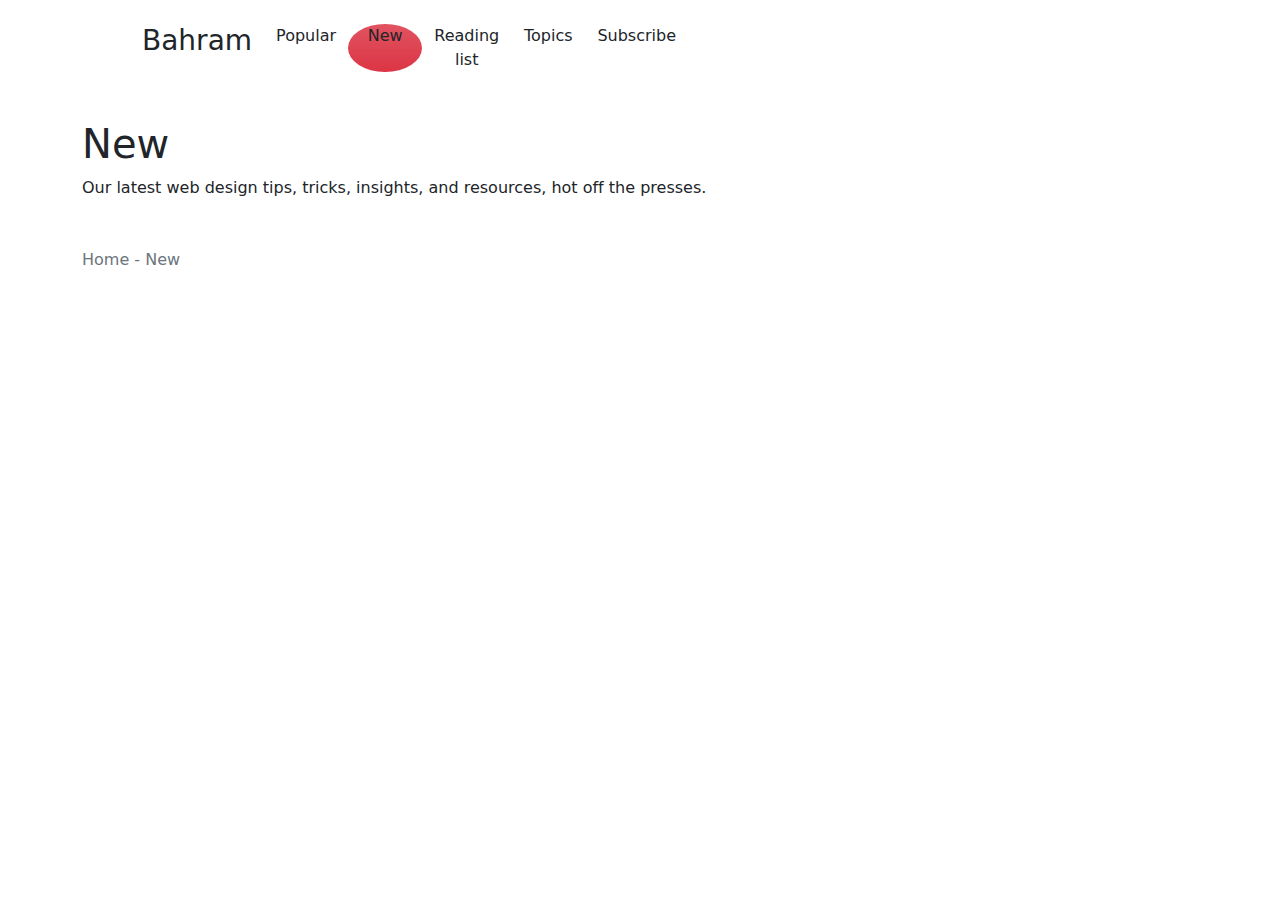
==== index.html @ 96a727e8 "22/11/22" ====
<!DOCTYPE html>
<html lang="es">
<head>
    <meta charset="UTF-8">
    <meta http-equiv="X-UA-Compatible" content="IE=edge">
    <meta name="viewport" content="width=device-width, initial-scale=1.0">
    <title>New</title>
    <link rel="stylesheet" href="https://cdn.jsdelivr.net/npm/bootstrap@5.2.2/dist/css/bootstrap.min.css">
</head>
<body>
    <!--javascript-->
    <script src="https://cdn.jsdelivr.net/npm/bootstrap@5.2.2/dist/js/bootstrap.bundle.min.js"></script>
    <div class="container">
        <div class="header">
            <div class="row ms-5 mt-4 w-50 h-75">
                <div class="col-sm text-center"><h3>Bahram</h3></div>
                <div class="col-sm text-center">Popular</div>
                <div class="col-sm text-center bg-danger bg-gradient rounded-circle">New</div>
                <div class="col-sm text-center">Reading list</div>
                <div class="col-sm text-center">Topics</div>
                <div class="col-sm text-center">Subscribe</div>
            </div>
        </div>
        <div class="mt-5">
            <h1>New</h1>
            <p class="mt-2">Our latest web design tips, tricks, insights, and resources, hot off the presses.</p>
        </div>
        <div class="mt-5 text-secondary">Home - New</div>
    </div>
</body>
</html>
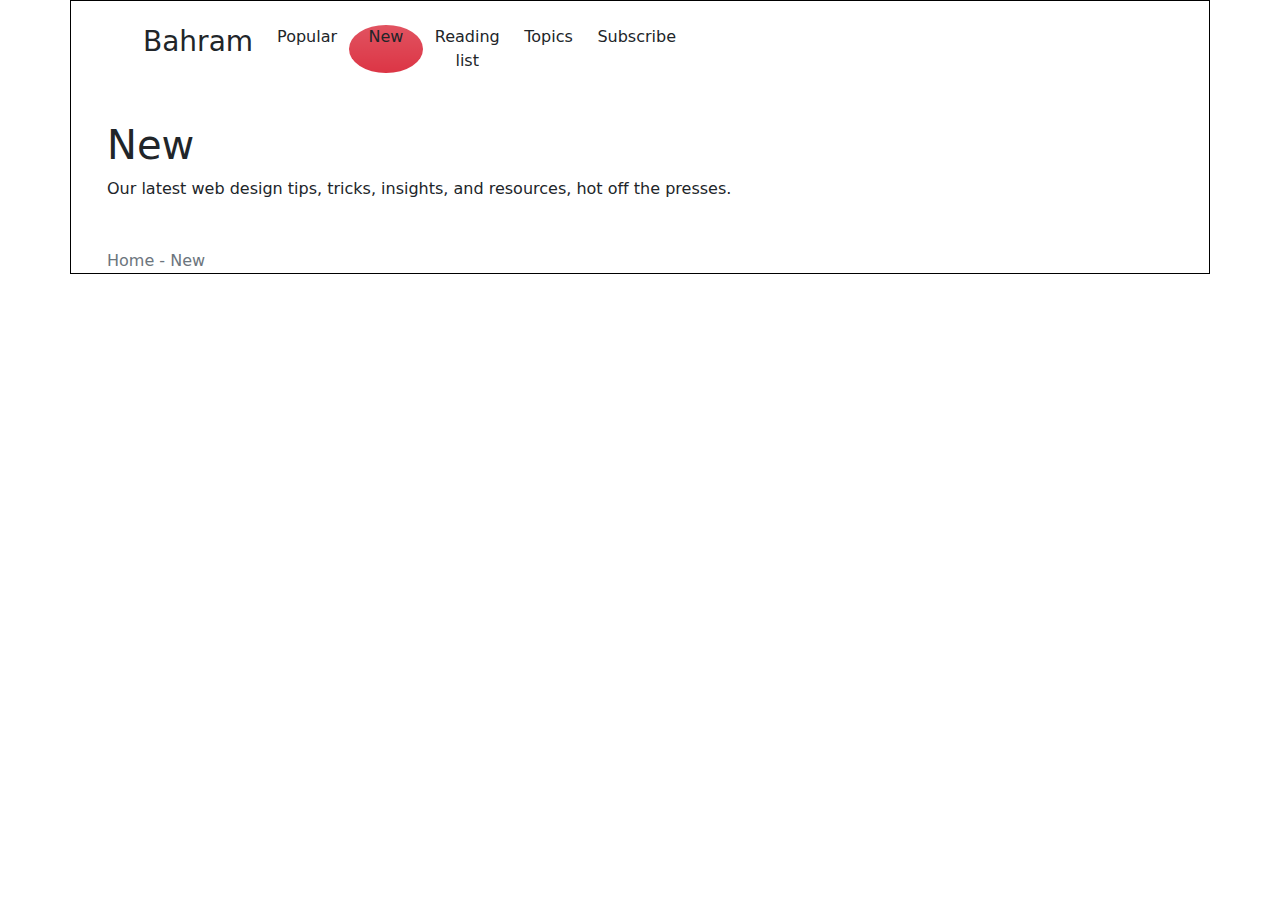
==== commit 444ab358: "22/11/22 10:44" ====
--- a/index.html
+++ b/index.html
@@ -5,12 +5,13 @@
     <meta http-equiv="X-UA-Compatible" content="IE=edge">
     <meta name="viewport" content="width=device-width, initial-scale=1.0">
     <title>New</title>
+    <!--Boostrap css-->
     <link rel="stylesheet" href="https://cdn.jsdelivr.net/npm/bootstrap@5.2.2/dist/css/bootstrap.min.css">
 </head>
 <body>
-    <!--javascript-->
+    <!--Bosstrap javascript-->
     <script src="https://cdn.jsdelivr.net/npm/bootstrap@5.2.2/dist/js/bootstrap.bundle.min.js"></script>
-    <div class="container">
+    <div class="container border border-black">
         <div class="header">
             <div class="row ms-5 mt-4 w-50 h-75">
                 <div class="col-sm text-center"><h3>Bahram</h3></div>
@@ -21,11 +22,11 @@
                 <div class="col-sm text-center">Subscribe</div>
             </div>
         </div>
-        <div class="mt-5">
+        <div class="ms-4 mt-5">
             <h1>New</h1>
             <p class="mt-2">Our latest web design tips, tricks, insights, and resources, hot off the presses.</p>
         </div>
-        <div class="mt-5 text-secondary">Home - New</div>
+        <div class="ms-4 mt-5 text-secondary">Home - New</div>
     </div>
 </body>
 </html>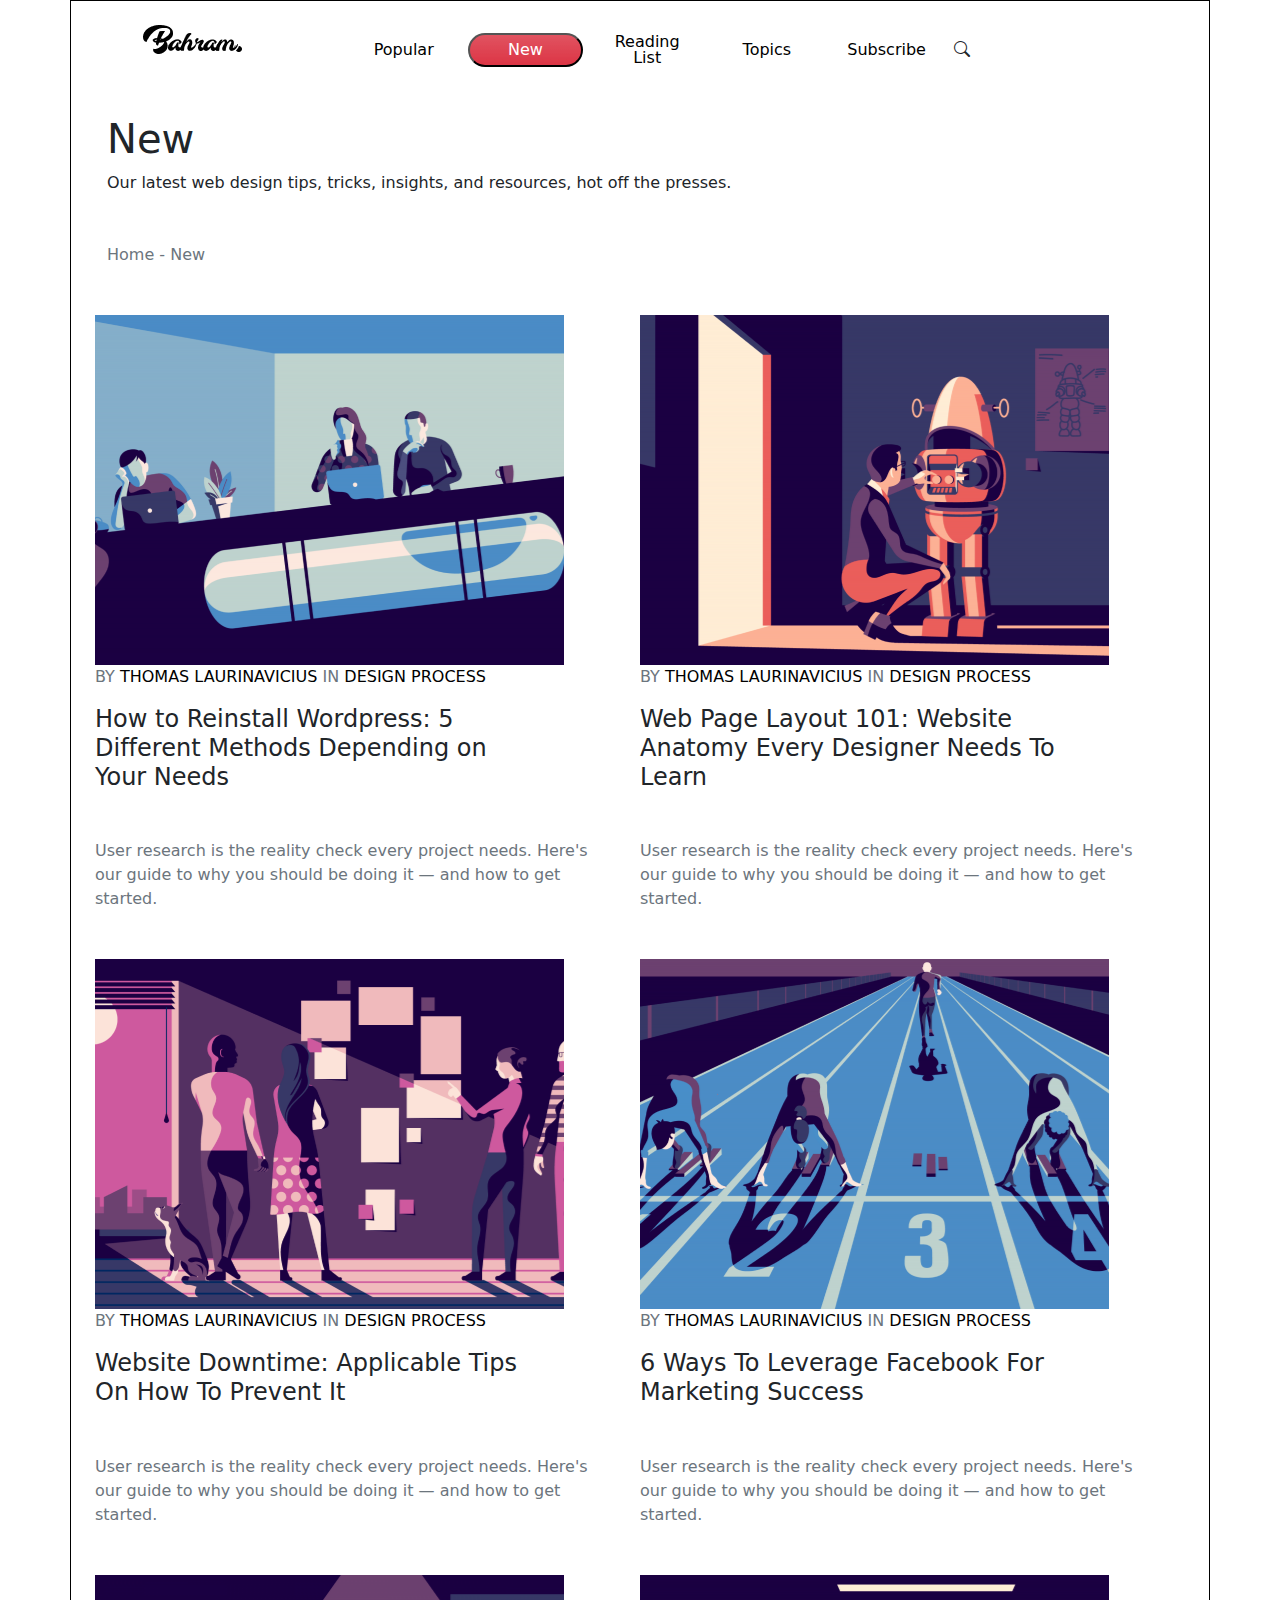
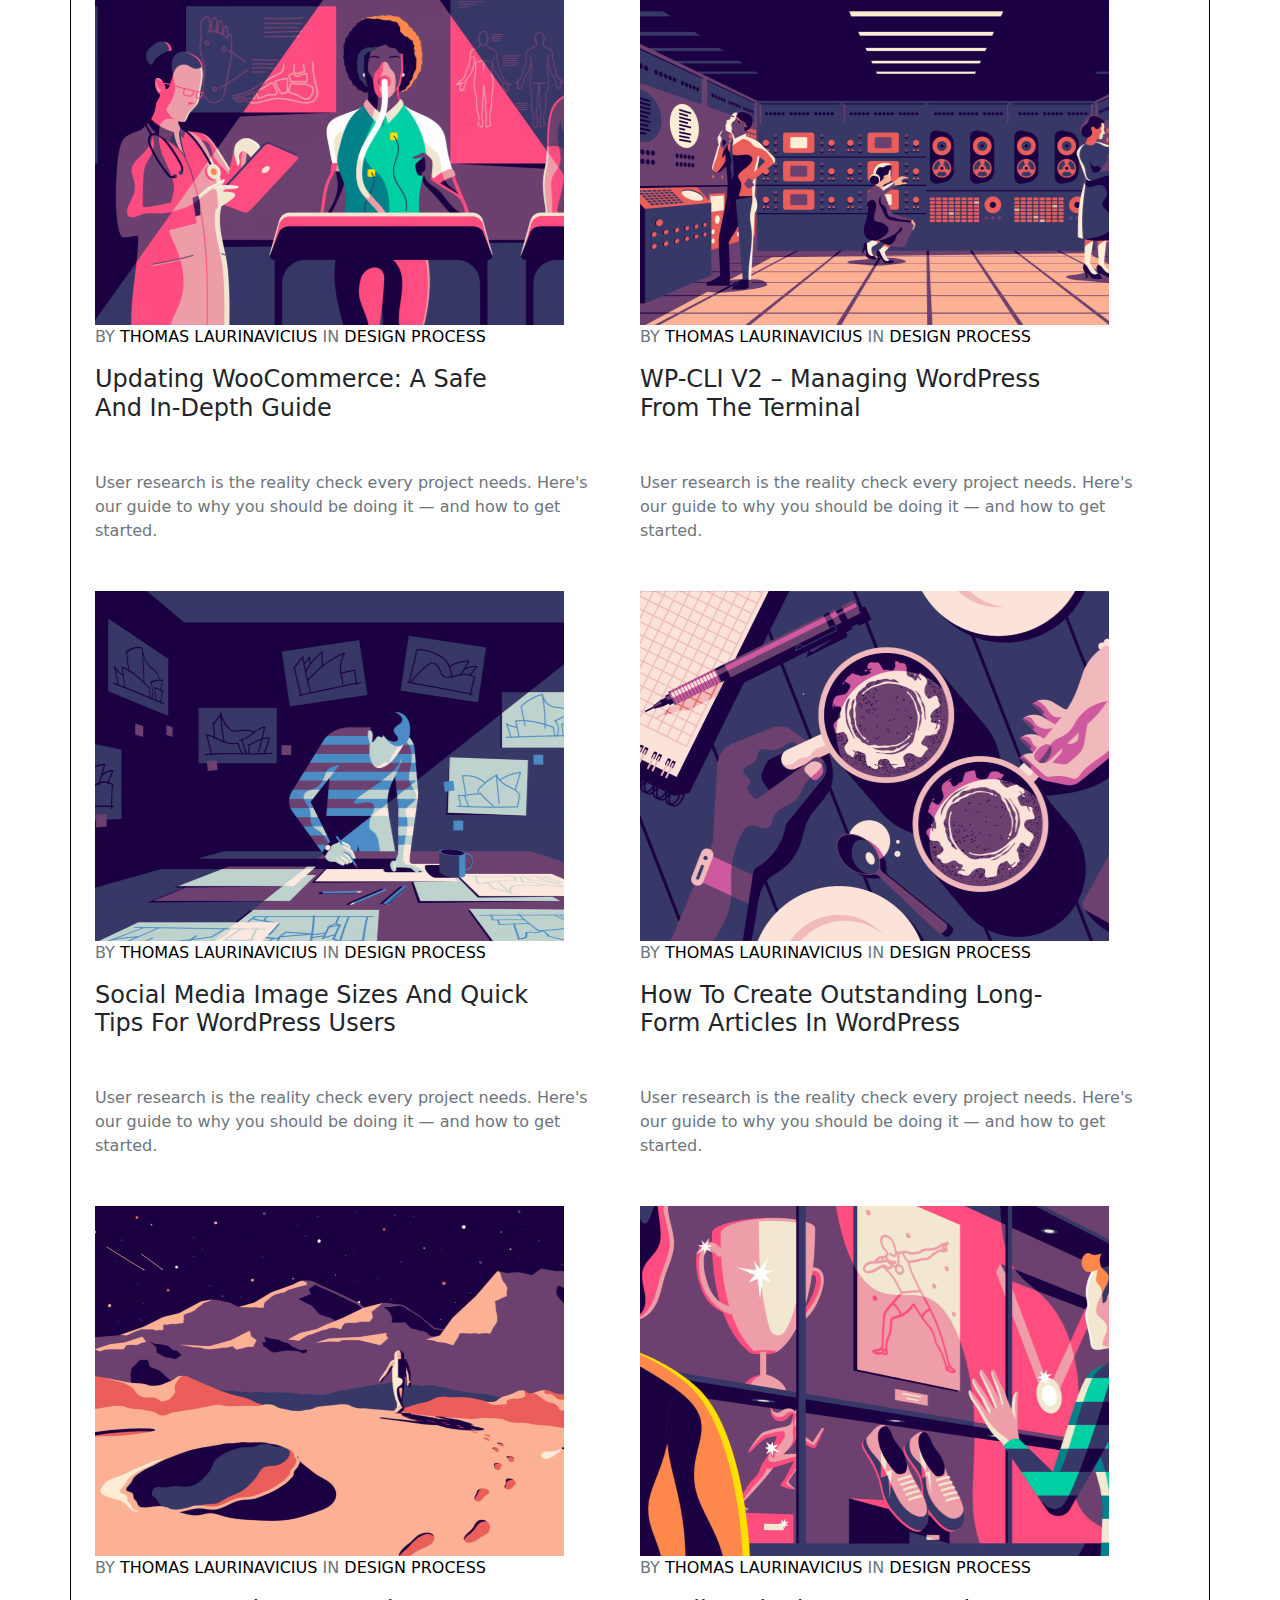
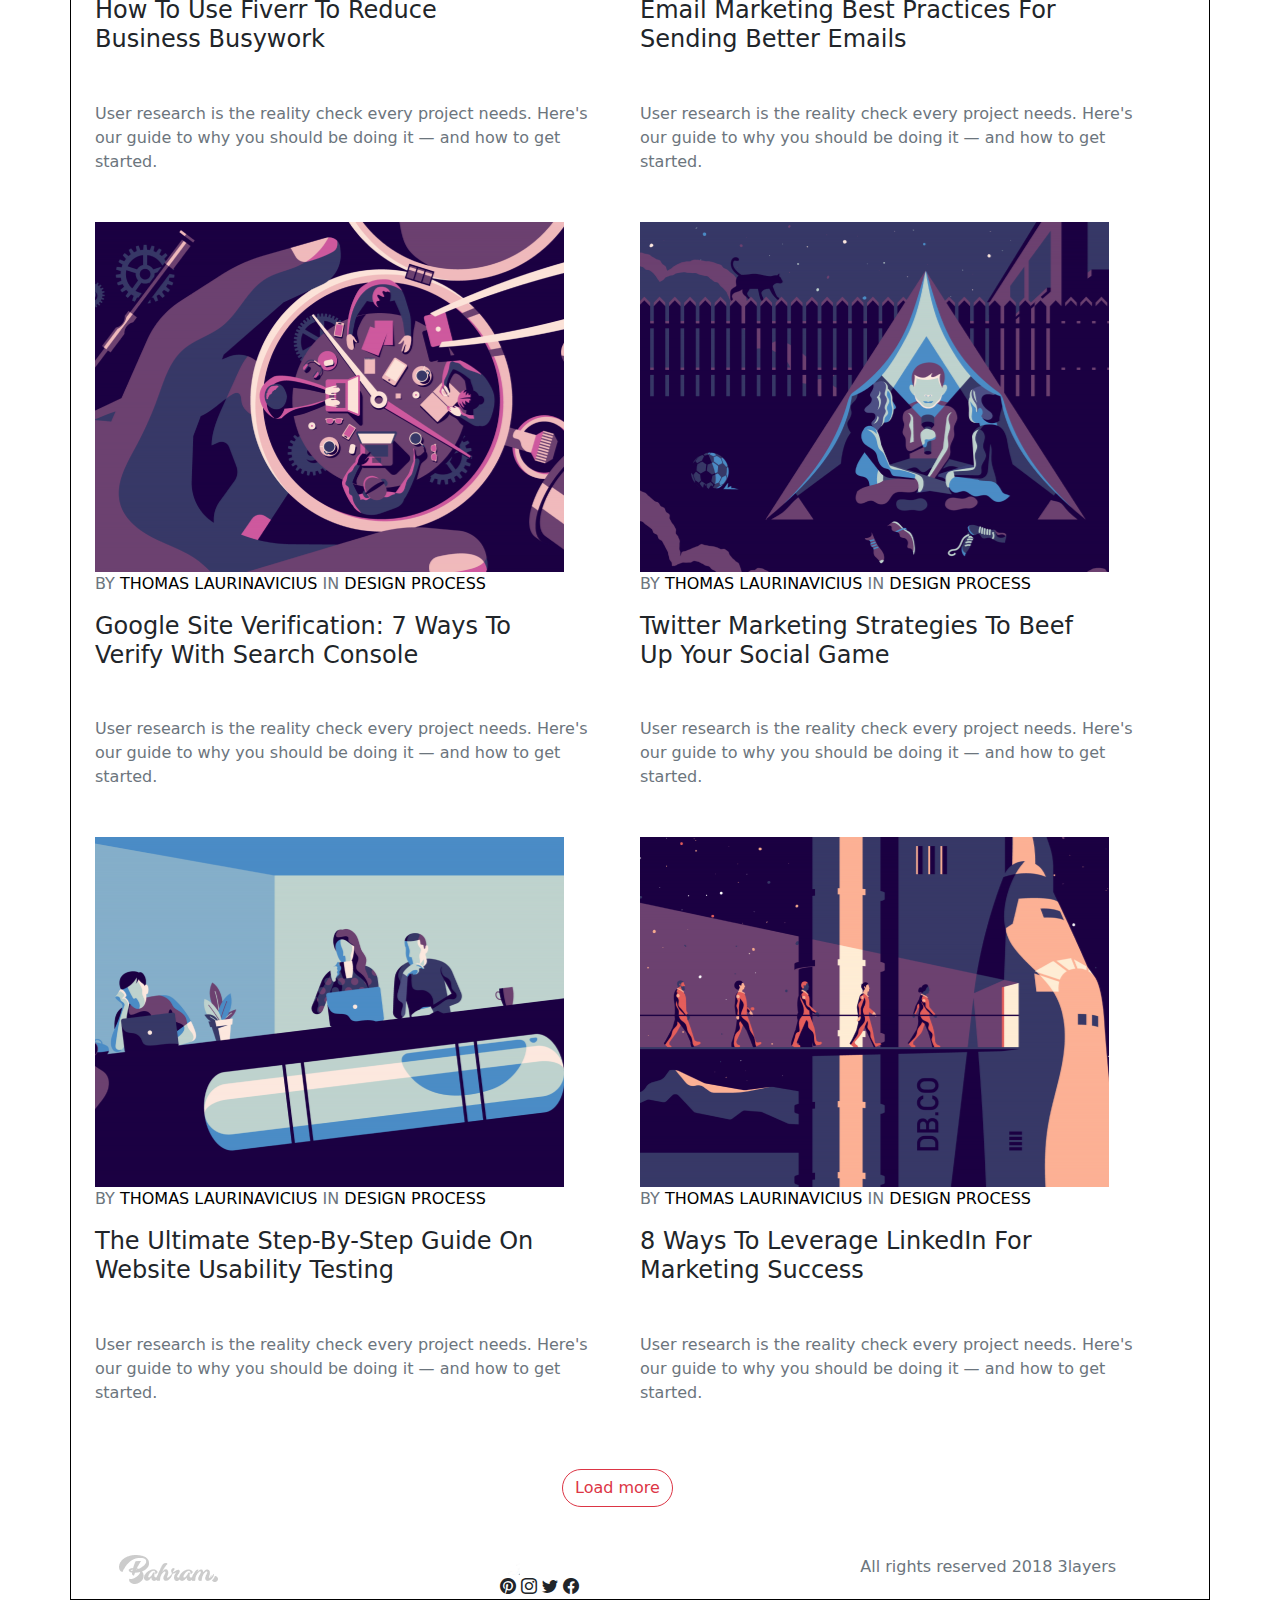
==== commit f587916c: "9/11/22 08:27" ====
--- a/index.html
+++ b/index.html
@@ -1,5 +1,6 @@
 <!DOCTYPE html>
 <html lang="es">
+
 <head>
     <meta charset="UTF-8">
     <meta http-equiv="X-UA-Compatible" content="IE=edge">
@@ -7,26 +8,215 @@
     <title>New</title>
     <!--Boostrap css-->
     <link rel="stylesheet" href="https://cdn.jsdelivr.net/npm/bootstrap@5.2.2/dist/css/bootstrap.min.css">
+    <link rel="stylesheet" href="css/style.css">
 </head>
+
 <body>
     <!--Bosstrap javascript-->
     <script src="https://cdn.jsdelivr.net/npm/bootstrap@5.2.2/dist/js/bootstrap.bundle.min.js"></script>
     <div class="container border border-black">
-        <div class="header">
-            <div class="row ms-5 mt-4 w-50 h-75">
-                <div class="col-sm text-center"><h3>Bahram</h3></div>
-                <div class="col-sm text-center">Popular</div>
-                <div class="col-sm text-center bg-danger bg-gradient rounded-circle">New</div>
-                <div class="col-sm text-center">Reading list</div>
-                <div class="col-sm text-center">Topics</div>
-                <div class="col-sm text-center">Subscribe</div>
+        <!--Header-->
+        <div>
+            <div class="row ms-5 mt-4 w-75 header">
+                <a href="index.html" class="w-25 h-25"><div class="imgbah" style="background-image:url('img/Bahram.png');"></div>
+                <button class="col-sm text-center mt-2 ms-2 bg-transparent border-0">
+                    <a class="text-decoration-none text-black" href="popular.html"> Popular</a>
+                </button>
+                <button class="col-sm text-center mt-2 ms-2 bg-danger bg-gradient rounded-pill">
+                    <a class="text-decoration-none text-white" href="index.html">New</a>
+                </button>
+                <button class="col-sm text-center mt-2 ms-2 bg-transparent border-0">
+                    <a class="text-decoration-none text-black" href="list.html"> Reading List</a>
+                </button>
+                <button class="col-sm text-center mt-2 ms-2 bg-transparent border-0">
+                    <a class="text-decoration-none text-black" href="topics.html"> Topics</a>
+                </button>
+                <button class="col-sm text-center mt-2 ms-2 bg-transparent border-0">
+                    <a class="text-decoration-none text-black" href="subscribe.html"> Subscribe</a>
+                </button>
+                <i class="bi bi-search icon mt-3"></i>
             </div>
+            <!--Final header-->
         </div>
         <div class="ms-4 mt-5">
             <h1>New</h1>
             <p class="mt-2">Our latest web design tips, tricks, insights, and resources, hot off the presses.</p>
         </div>
         <div class="ms-4 mt-5 text-secondary">Home - New</div>
+            <!--Articles-->        
+        <div class="container">
+            <div class="row w-100">
+                <!--Columna 1-->
+                <div class="col-sm">
+                    <div class="mt-5">
+                        <div class="img-article" style="background-image:url('img/img1.png');"></div>
+                        <p class="text-black"><span class="text-secondary">BY</span> THOMAS LAURINAVICIUS <span
+                                class="text-secondary">IN</span> DESIGN PROCESS</p>
+                        <h4 class="mt-2 ">How to Reinstall Wordpress: 5 Different Methods Depending
+                            on Your Needs</h4>
+                        <p class="text-secondary mt-5">User research is the reality check every project needs.
+                            Here's
+                            our guide to why you should be doing it — and how to get started.</p>
+                    </div>
+                    <div class="mt-5">
+                        <div class="img-article" style="background-image:url('img/img3.png');"></div>
+                        <p class="text-black"><span class="text-secondary">BY</span> THOMAS LAURINAVICIUS <span
+                                class="text-secondary">IN</span> DESIGN PROCESS</p>
+                        <h4 class="mt-2 text-capitalize">Website Downtime: Applicable Tips on How to Prevent It</h4>
+                        <p class="text-secondary mt-5">User research is the reality check every project needs.
+                            Here's
+                            our guide to why you should be doing it — and how to get started.</p>
+
+                    </div>
+                    <div class="mt-5">
+                        <div class="img-article" style="background-image:url('img/img5.png');"></div>
+                        <p class="text-black"><span class="text-secondary">BY</span> THOMAS LAURINAVICIUS <span
+                                class="text-secondary">IN</span> DESIGN PROCESS</p>
+                        <h4 class="mt-2 text-capitalize">Updating WooCommerce: A Safe and In-Depth Guide</h4>
+                        <p class="text-secondary mt-5">User research is the reality check every project needs.
+                            Here's
+                            our guide to why you should be doing it — and how to get started.</p>
+
+                    </div>
+                    <div class="mt-5">
+                        <div class="img-article" style="background-image:url('img/img7.png');"></div>
+                        <p class="text-black"><span class="text-secondary">BY</span> THOMAS LAURINAVICIUS <span
+                                class="text-secondary">IN</span> DESIGN PROCESS</p>
+                        <h4 class="mt-2 text-capitalize">Social Media Image Sizes and Quick Tips for WordPress Users</h4>
+                        <p class="text-secondary mt-5">User research is the reality check every project needs.
+                            Here's
+                            our guide to why you should be doing it — and how to get started.</p>
+
+                    </div>
+                    <div class="mt-5">
+                        <div class="img-article" style="background-image:url('img/img9.png');"></div>
+                        <p class="text-black"><span class="text-secondary">BY</span> THOMAS LAURINAVICIUS <span
+                                class="text-secondary">IN</span> DESIGN PROCESS</p>
+                        <h4 class="mt-2 text-capitalize">How to Use Fiverr to Reduce Business Busywork</h4>
+                        <p class="text-secondary mt-5">User research is the reality check every project needs.
+                            Here's
+                            our guide to why you should be doing it — and how to get started.</p>
+
+                    </div>
+                    <div class="mt-5">
+                        <div class="img-article" style="background-image:url('img/img11.png');"></div>
+                        <p class="text-black"><span class="text-secondary">BY</span> THOMAS LAURINAVICIUS <span
+                                class="text-secondary">IN</span> DESIGN PROCESS</p>
+                        <h4 class="mt-2 text-capitalize">Google Site Verification: 7 Ways to Verify With Search Console</h4>
+                        <p class="text-secondary mt-5">User research is the reality check every project needs.
+                            Here's
+                            our guide to why you should be doing it — and how to get started.</p>
+
+                    </div>
+                    <div class="mt-5">
+                        <div class="img-article" style="background-image:url('img/img1.png');"></div>
+                        <p class="text-black"><span class="text-secondary">BY</span> THOMAS LAURINAVICIUS <span
+                                class="text-secondary">IN</span> DESIGN PROCESS</p>
+                        <h4 class="mt-2 text-capitalize">The Ultimate Step-by-Step Guide on Website Usability Testing</h4>
+                        <p class="text-secondary mt-5">User research is the reality check every project needs.
+                            Here's
+                            our guide to why you should be doing it — and how to get started.</p>
+
+                    </div>
+                </div>
+                <!--Final Columna 1-->
+                <!--Columna 2-->
+                <div class="col-sm">
+                    <div class="mt-5">
+                        <div class="img-article" style="background-image:url('img/img2.png');"></div>
+                        <p class="text-black"><span class="text-secondary">BY</span> THOMAS LAURINAVICIUS <span
+                                class="text-secondary">IN</span> DESIGN PROCESS</p>
+                        <h4 class="mt-2 text-capitalize">Web page layout 101: website anatomy every designer needs
+                            to
+                            learn</h4>
+                        <p class="text-secondary mt-5">User research is the reality check every project needs.
+                            Here's
+                            our guide to why you should be doing it — and how to get started.</p>
+
+                    </div>
+                    <div class="mt-5">
+                        <div class="img-article" style="background-image:url('img/img4.png');"></div>
+                        <p class="text-black"><span class="text-secondary">BY</span> THOMAS LAURINAVICIUS <span
+                                class="text-secondary">IN</span> DESIGN PROCESS</p>
+                        <h4 class="mt-2 text-capitalize">6 Ways to Leverage Facebook for Marketing Success</h4>
+                        <p class="text-secondary mt-5">User research is the reality check every project needs.
+                            Here's
+                            our guide to why you should be doing it — and how to get started.</p>
+
+                    </div>
+                    <div class="mt-5">
+                        <div class="img-article" style="background-image:url('img/img6.png');"></div>
+                        <p class="text-black"><span class="text-secondary">BY</span> THOMAS LAURINAVICIUS <span
+                                class="text-secondary">IN</span> DESIGN PROCESS</p>
+                        <h4 class="mt-2 text-capitalize">WP-CLI v2 – Managing WordPress From the Terminal</h4>
+                        <p class="text-secondary mt-5">User research is the reality check every project needs.
+                            Here's
+                            our guide to why you should be doing it — and how to get started.</p>
+
+                    </div>
+                    <div class="mt-5">
+                        <div class="img-article" style="background-image:url('img/img8.png');"></div>
+                        <p class="text-black"><span class="text-secondary">BY</span> THOMAS LAURINAVICIUS <span
+                                class="text-secondary">IN</span> DESIGN PROCESS</p>
+                        <h4 class="mt-2 text-capitalize">How to Create Outstanding Long-Form Articles in WordPress</h4>
+                        <p class="text-secondary mt-5">User research is the reality check every project needs.
+                            Here's
+                            our guide to why you should be doing it — and how to get started.</p>
+
+                    </div>
+                    <div class="mt-5">
+                        <div class="img-article" style="background-image:url('img/img10.png');"></div>
+                        <p class="text-black"><span class="text-secondary">BY</span> THOMAS LAURINAVICIUS <span
+                                class="text-secondary">IN</span> DESIGN PROCESS</p>
+                        <h4 class="mt-2 text-capitalize">Email Marketing Best Practices for Sending Better Emails</h4>
+                        <p class="text-secondary mt-5">User research is the reality check every project needs.
+                            Here's
+                            our guide to why you should be doing it — and how to get started.</p>
+
+                    </div>
+                    <div class="mt-5">
+                        <div class="img-article" style="background-image:url('img/img12.png');"></div>
+                        <p class="text-black"><span class="text-secondary">BY</span> THOMAS LAURINAVICIUS <span
+                                class="text-secondary">IN</span> DESIGN PROCESS</p>
+                        <h4 class="mt-2 text-capitalize">Twitter Marketing Strategies to Beef up Your Social Game</h4>
+                        <p class="text-secondary mt-5">User research is the reality check every project needs.
+                            Here's
+                            our guide to why you should be doing it — and how to get started.</p>
+
+                    </div>
+                    <div class="mt-5">
+                        <div class="img-article" style="background-image:url('img/img14.png');"></div>
+                        <p class="text-black"><span class="text-secondary">BY</span> THOMAS LAURINAVICIUS <span
+                                class="text-secondary">IN</span> DESIGN PROCESS</p>
+                        <h4 class="mt-2 text-capitalize">8 Ways To Leverage LinkedIn for Marketing Success</h4>
+                        <p class="text-secondary mt-5">User research is the reality check every project needs.
+                            Here's
+                            our guide to why you should be doing it — and how to get started.</p>
+
+                    </div>
+                    
+                </div>
+                <!--Final Columna 1-->
+            </div>
+        </div>
+            <!--Final articles-->
+        <button class="text-center btn btn-outline-danger mt-5 bg-transparent rounded-pill loadmore">
+            <a class="text-decoration-none text-danger">Load more</a>
+            </button>
+            <!--Footer-->
+            <footer class="row mt-5">
+                <div class="imgbah ms-5 col" style="background-image:url('img/Bahram2.png');"></div>
+                <div class="ms-2 col">
+                    <div class="vkicon" style="background-image:url(img/VK.jpeg)"></div>
+                    <i class="bi bi-pinterest"></i>
+                    <i class="bi bi-instagram"></i>
+                    <i class="bi bi-twitter"></i>
+                    <i class="bi bi-facebook"></i>
+                </div>
+                <div class="col text-secondary">All rights reserved 2018 3layers</div>
+            </footer>
+            <!--Final footer-->
     </div>
 </body>
+
 </html>--- a/css/style.css
+++ b/css/style.css
@@ -0,0 +1,33 @@
+@import url("https://cdn.jsdelivr.net/npm/bootstrap-icons@1.10.2/font/bootstrap-icons.css");
+.header{
+    line-height: 100%;
+}
+.vkicon{
+    height:20px;
+    width:20px;
+    background-repeat:no-repeat;
+}
+
+.icon{
+    width:5px;
+    height:5px;
+}
+.loadmore{
+    margin-left:43%;
+}
+.img-article{
+    width:90%;
+    height: 350px;
+    background-repeat: no-repeat;
+}
+
+.imgbah{
+    height: 40px;
+    background-repeat: no-repeat;
+}
+
+
+h4{
+    width:85%;
+    height:15%;
+}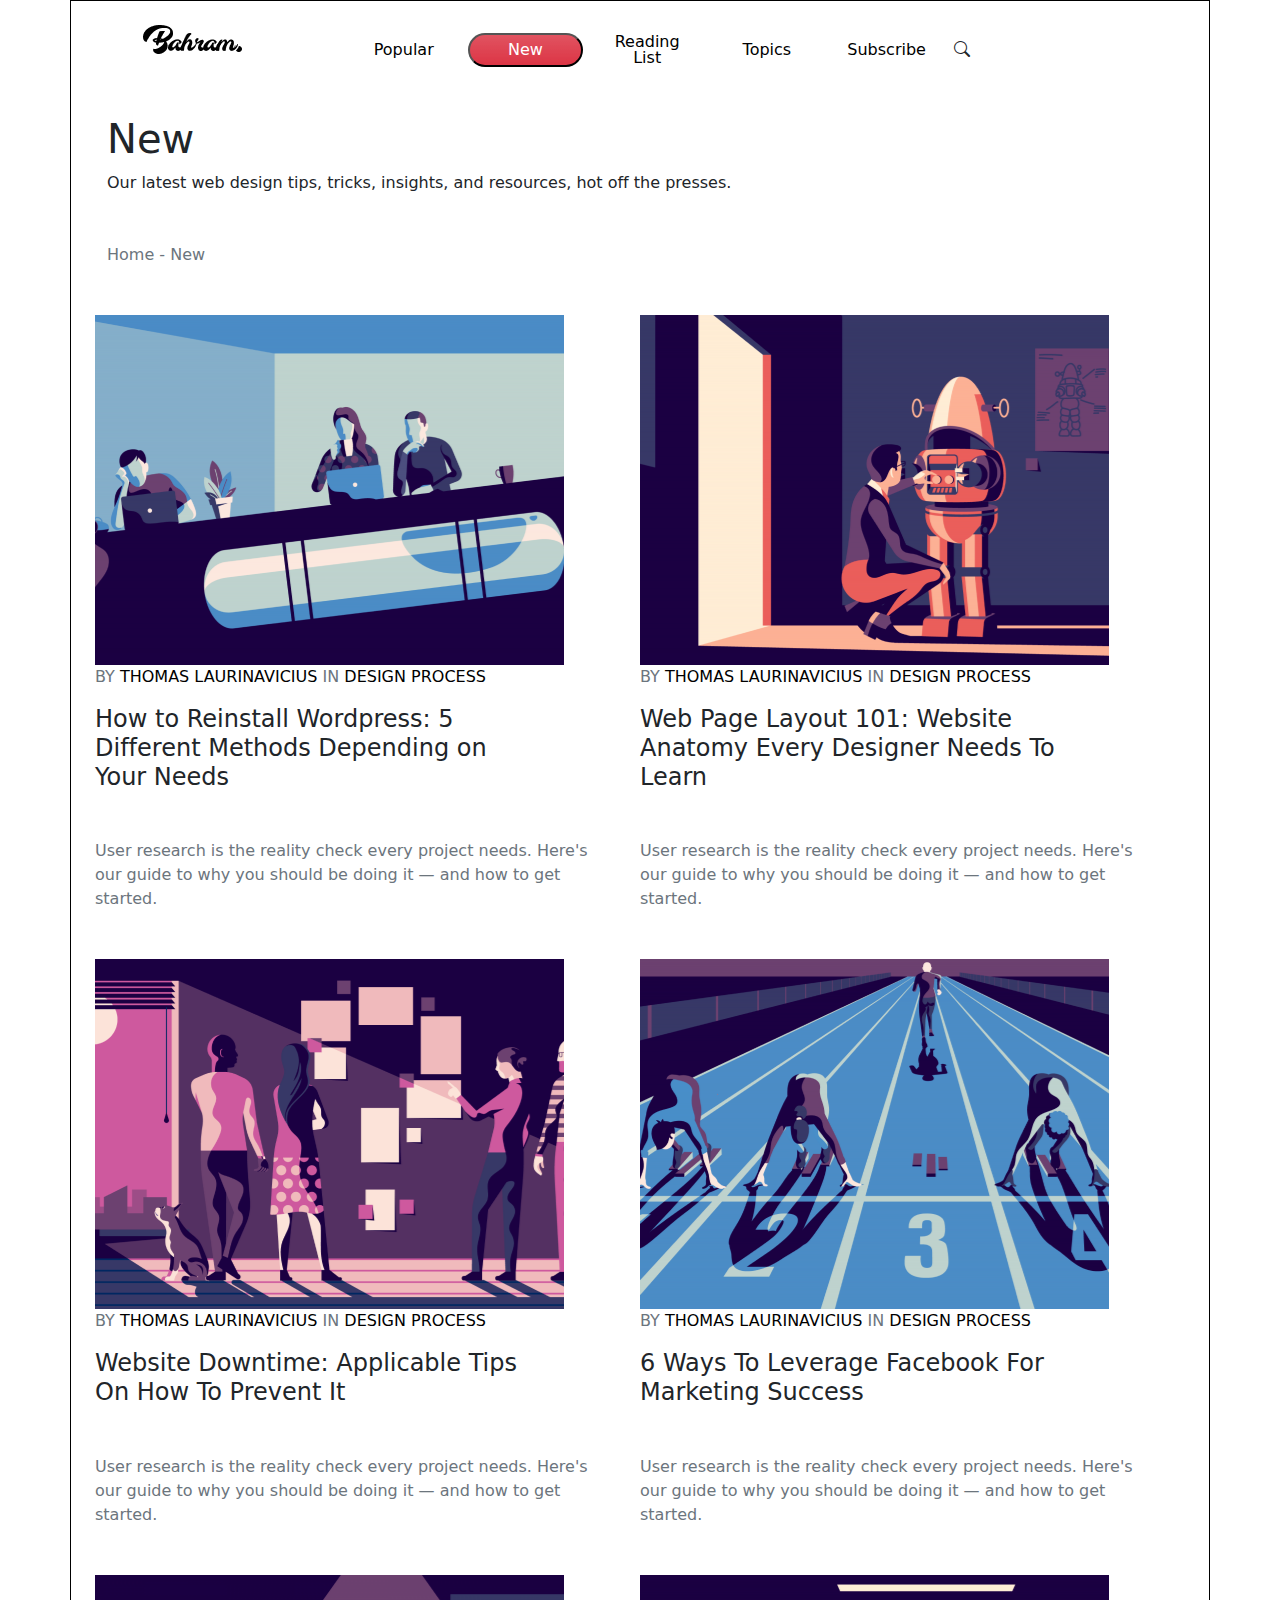
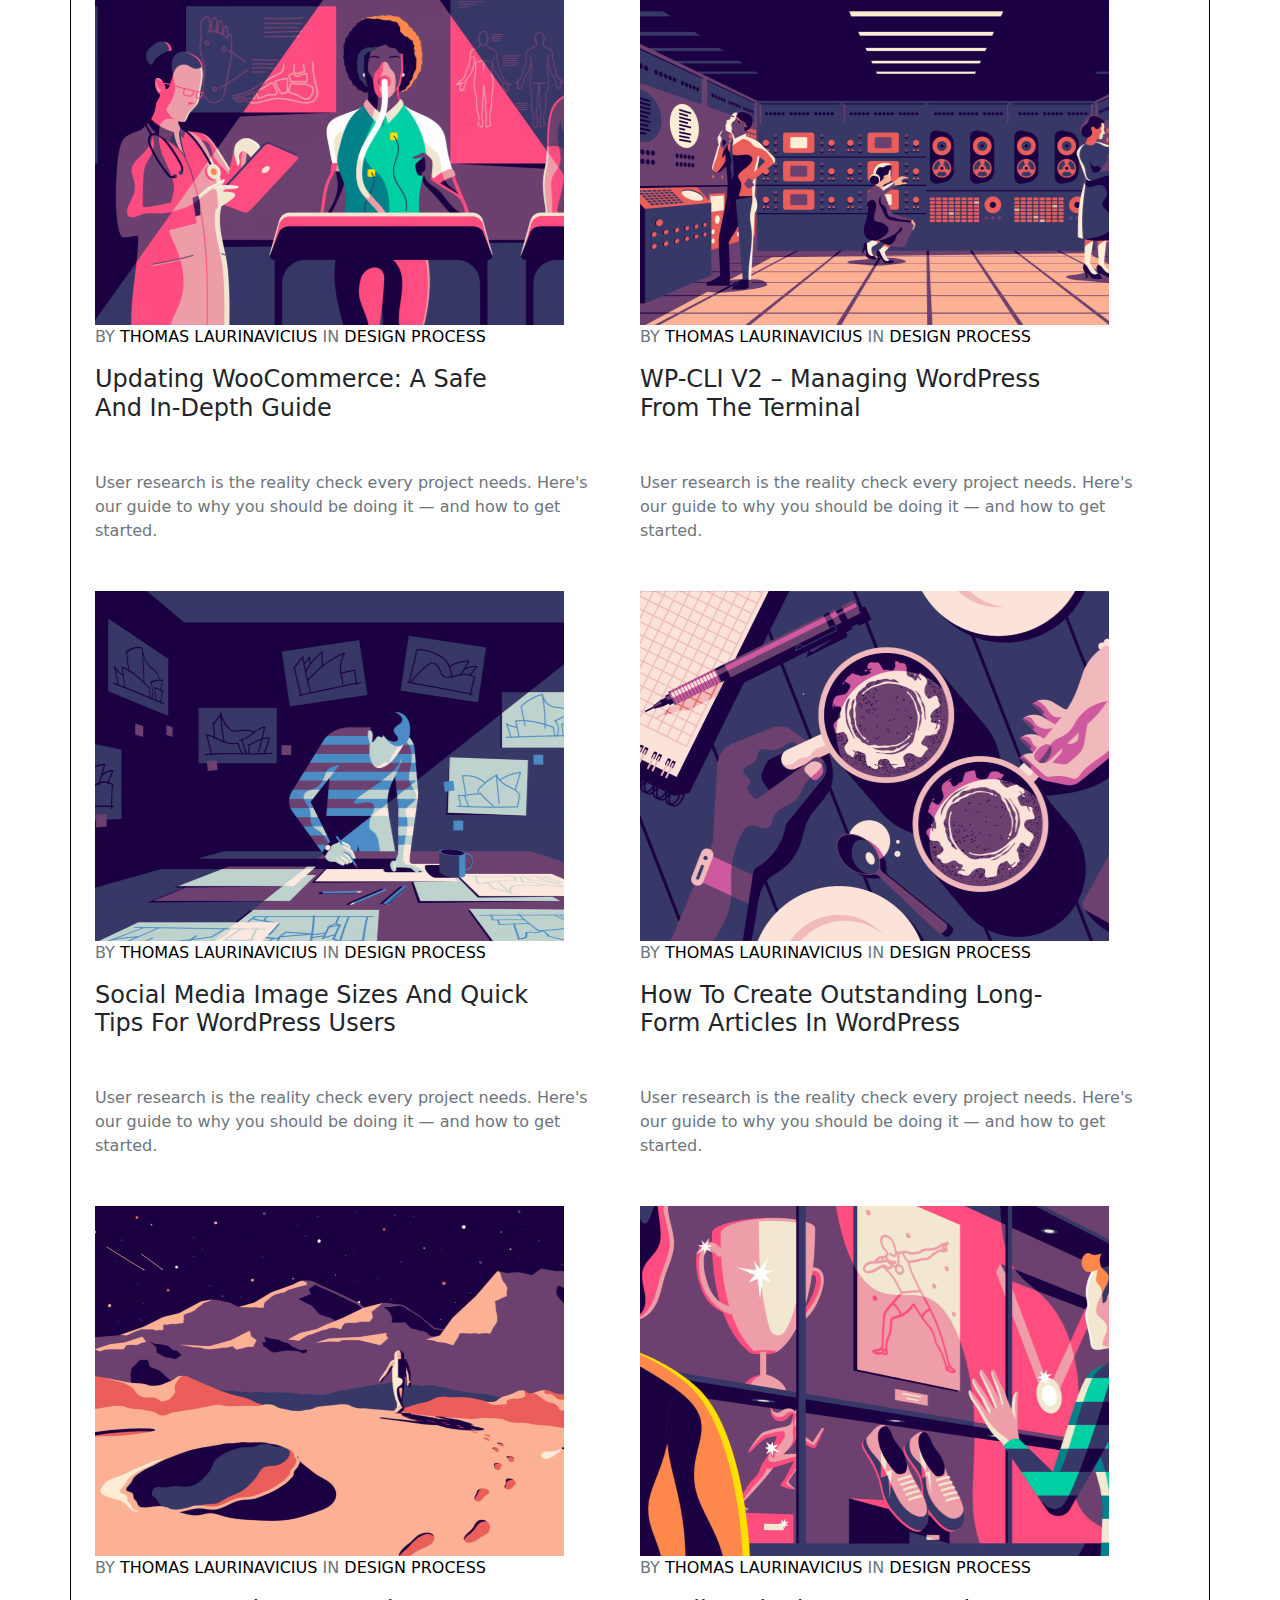
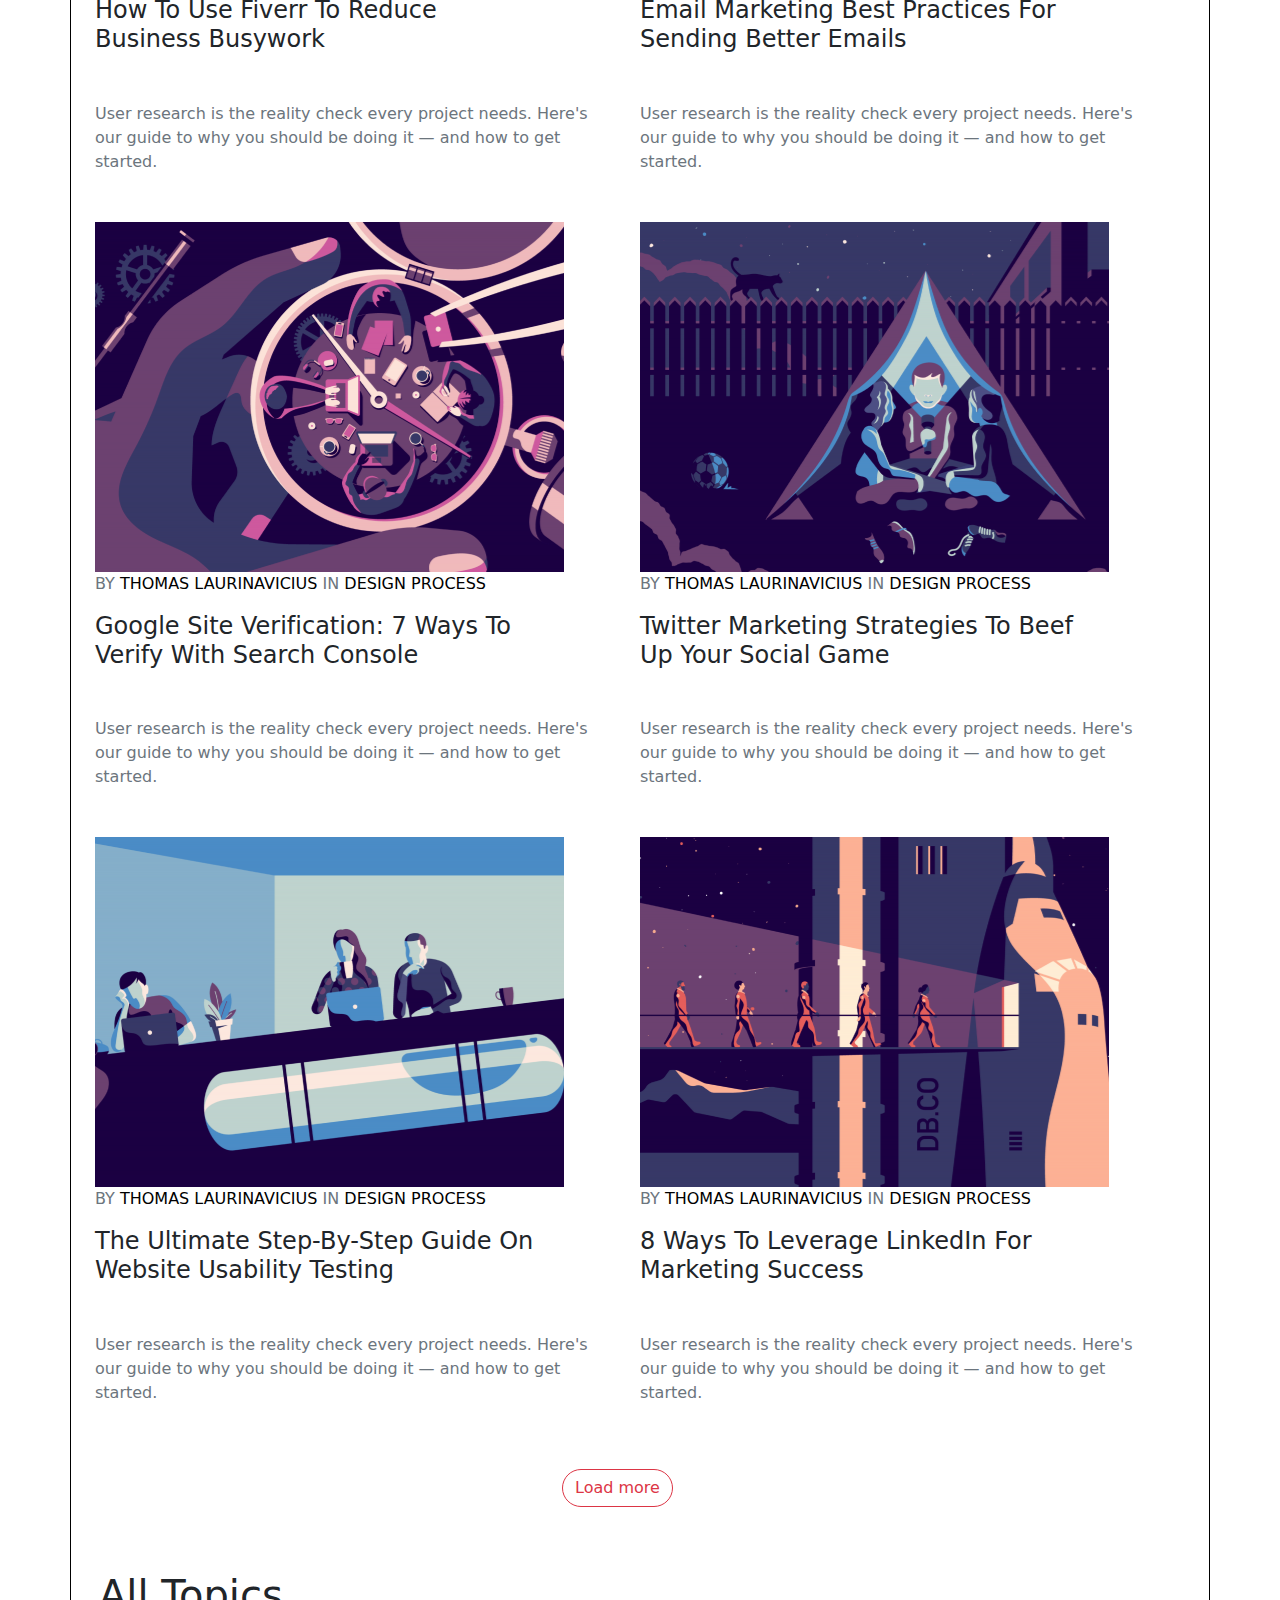
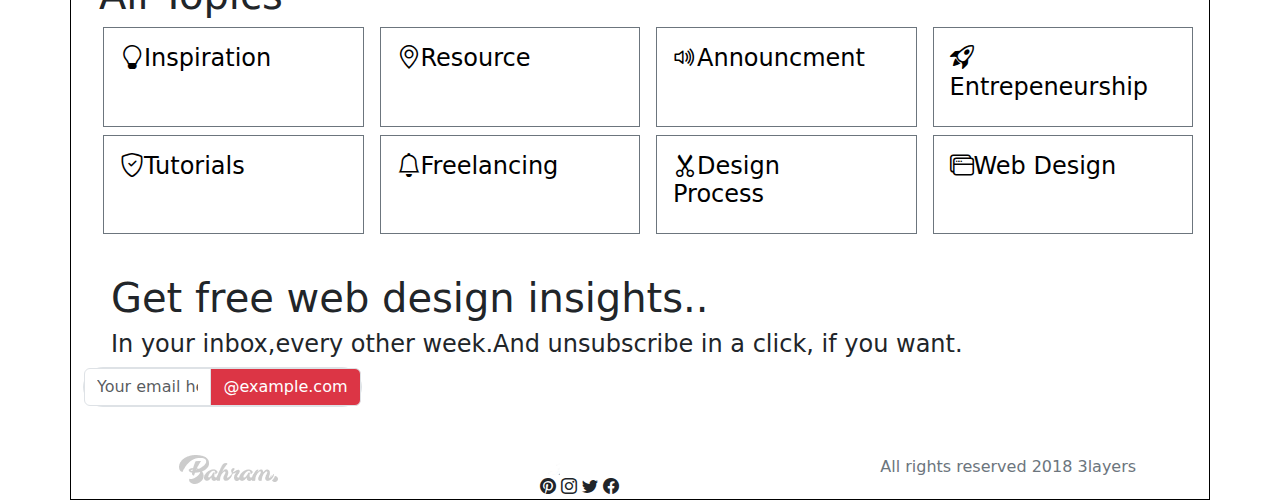
==== commit 277d8742: "9/11/22 10:45" ====
--- a/index.html
+++ b/index.html
@@ -17,7 +17,7 @@
     <div class="container border border-black">
         <!--Header-->
         <div>
-            <div class="row ms-5 mt-4 w-75 header">
+            <header class="row ms-5 mt-4 w-75 header">
                 <a href="index.html" class="w-25 h-25"><div class="imgbah" style="background-image:url('img/Bahram.png');"></div>
                 <button class="col-sm text-center mt-2 ms-2 bg-transparent border-0">
                     <a class="text-decoration-none text-black" href="popular.html"> Popular</a>
@@ -35,9 +35,9 @@
                     <a class="text-decoration-none text-black" href="subscribe.html"> Subscribe</a>
                 </button>
                 <i class="bi bi-search icon mt-3"></i>
-            </div>
+            </header>
             <!--Final header-->
-        </div>
+        
         <div class="ms-4 mt-5">
             <h1>New</h1>
             <p class="mt-2">Our latest web design tips, tricks, insights, and resources, hot off the presses.</p>
@@ -203,8 +203,47 @@
         <button class="text-center btn btn-outline-danger mt-5 bg-transparent rounded-pill loadmore">
             <a class="text-decoration-none text-danger">Load more</a>
             </button>
-            <!--Footer-->
-            <footer class="row mt-5">
+            <div class="container mt-5 p-3">
+                <h1>All Topics</h1>
+                <div class="row">
+                    <div class="p-3 ms-3 col border border-secondary w-25">
+                        <a href="" class="text-decoration-none text-black"><h4><i class="bi bi-lightbulb"></i>Inspiration</h4></a>
+                    </div>
+                    <div class="p-3 ms-3 col border border-secondary w-25">
+                        <a href="" class="text-decoration-none text-black"><h4><i class="bi bi-geo-alt"></i>Resource</h4></a>
+                    </div>
+                    <div class="p-3 ms-3 col border border-secondary w-25">
+                        <a href="" class="text-decoration-none text-black"><h4><i class="bi bi-volume-up"></i>Announcment</h4></a>
+                    </div>
+                    <div class="p-3 ms-3 col border border-secondary w-25">
+                        <a href="" class="text-decoration-none text-black"><h4><i class="bi bi-rocket-takeoff"></i>Entrepeneurship</h4></a>
+                    </div>
+                </div>
+                <div class="row">
+                    <div class="p-3 ms-3 mt-2 col border border-secondary w-25">
+                        <a href="" class="text-decoration-none text-black"><h4><i class="bi bi-shield-check"></i>Tutorials</h4></a>
+                    </div>
+                    <div class="p-3 ms-3 mt-2 col border border-secondary w-25">
+                        <a href="" class="text-decoration-none text-black"><h4><i class="bi bi-bell"></i>Freelancing</h4></a>
+                    </div>
+                    <div class="p-3 ms-3 mt-2 col border border-secondary w-25">
+                        <a href="" class="text-decoration-none text-black"><h4><i class="bi bi-scissors"></i>Design Process</h4></a>
+                    </div>
+                    <div class="p-3 ms-3 mt-2 col border border-secondary w-25">
+                        <a href="" class="text-decoration-none text-black"><h4><i class="bi bi-window-stack"></i>Web Design</h4></a>
+                    </div>
+                </div>
+            </div>
+            <div class="container mt-4 ms-3">
+                <h1>Get free web design insights..</h1>
+                <h4>In your inbox,every other week.And unsubscribe in a click, if you want.</h4>
+            </div>
+            <div class="input-group mb-3 w-25 subscribe border rounded-pill">
+                <input type="text" class="form-control" placeholder="Your email here" aria-label="Recipient's username" aria-describedby="basic-addon2">
+                <span class="input-group-text bg-danger text-white" id="basic-addon2">@example.com</span>
+              </div>
+                <!--Footer-->
+            <footer class="row mt-5 ms-5">
                 <div class="imgbah ms-5 col" style="background-image:url('img/Bahram2.png');"></div>
                 <div class="ms-2 col">
                     <div class="vkicon" style="background-image:url(img/VK.jpeg)"></div>
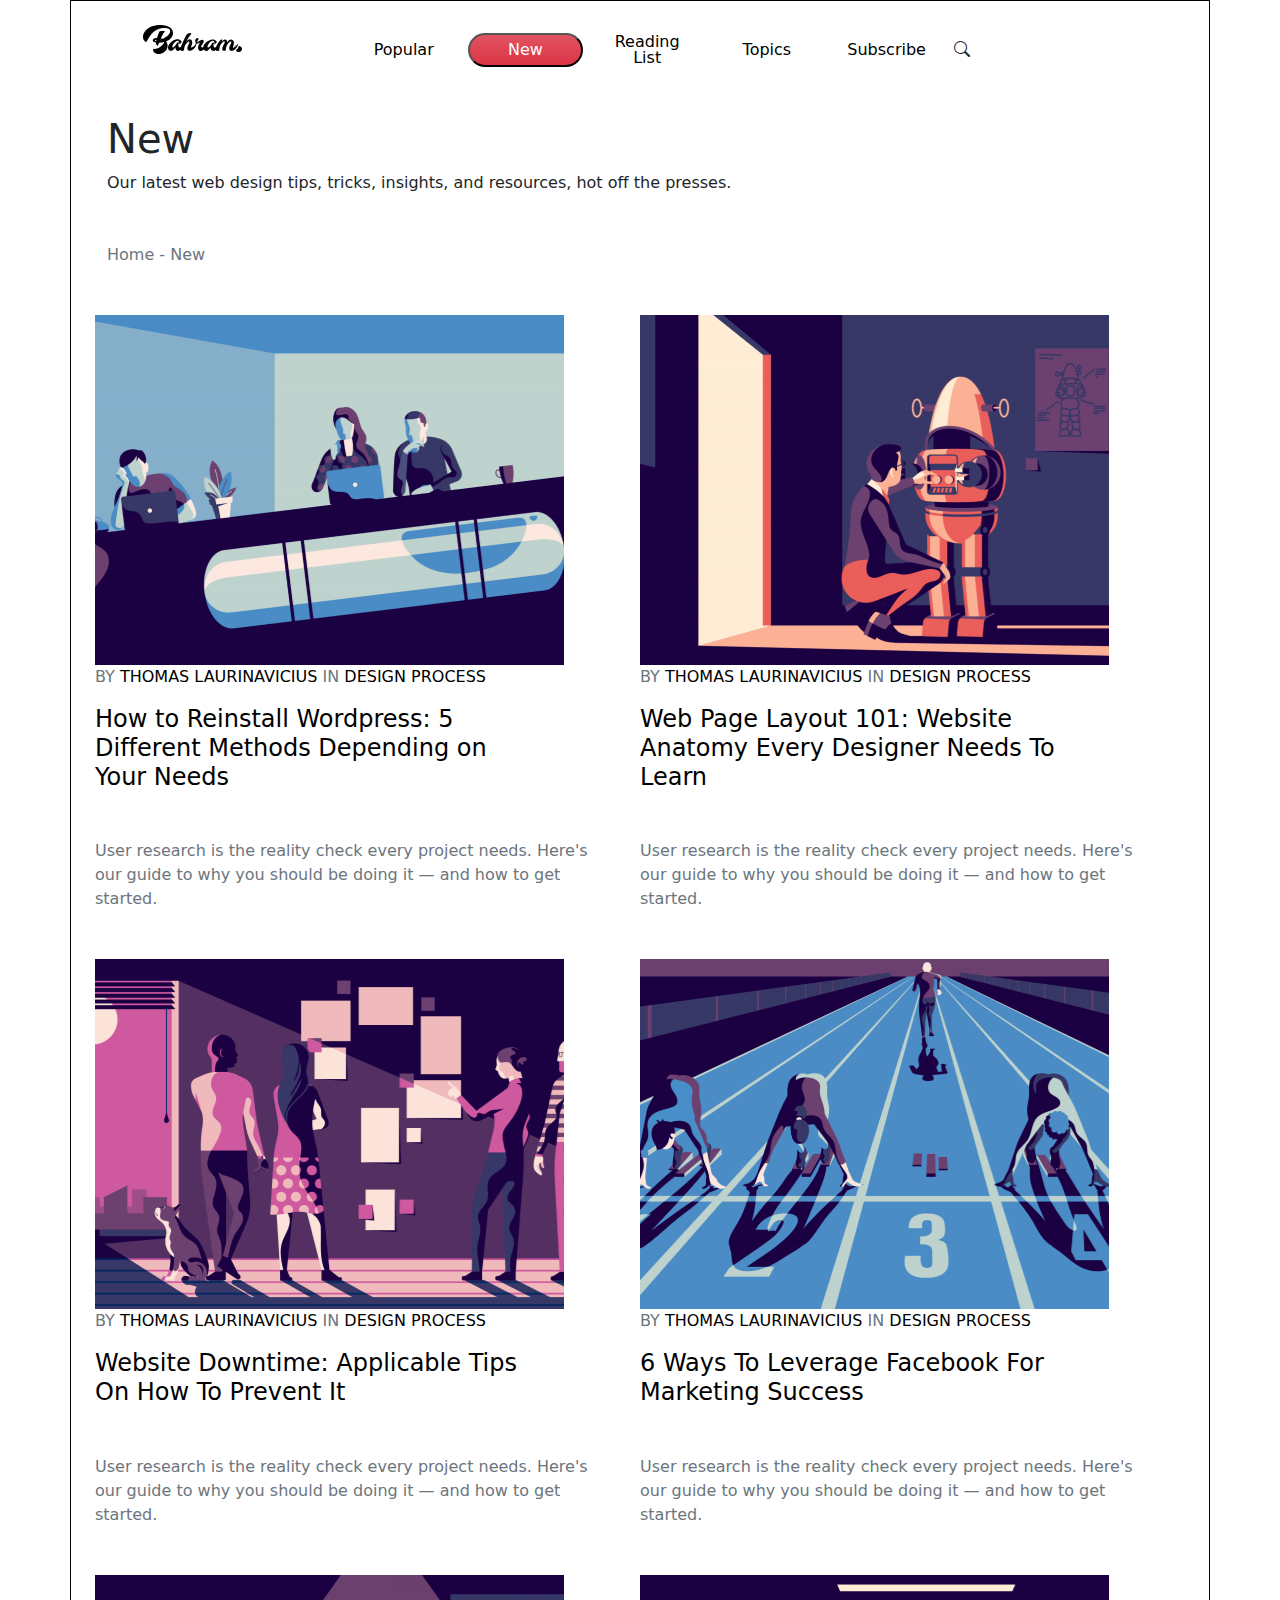
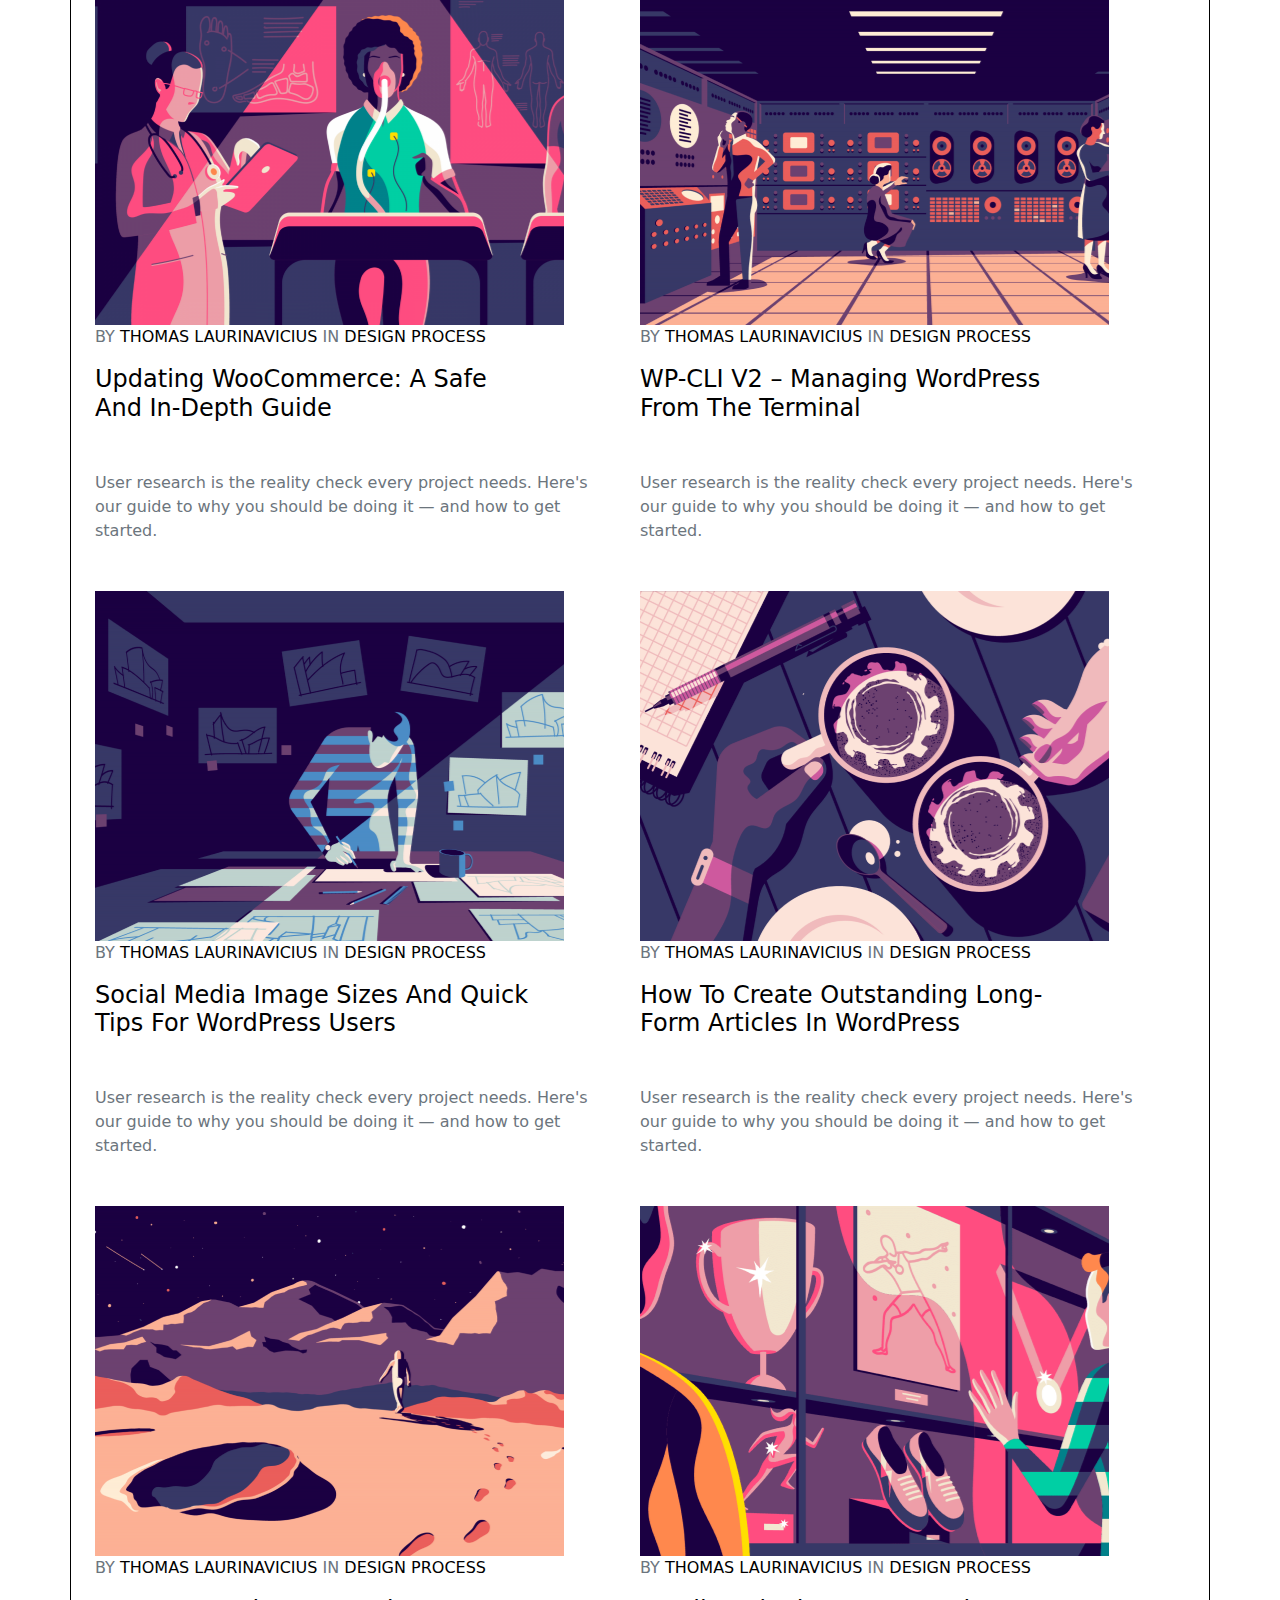
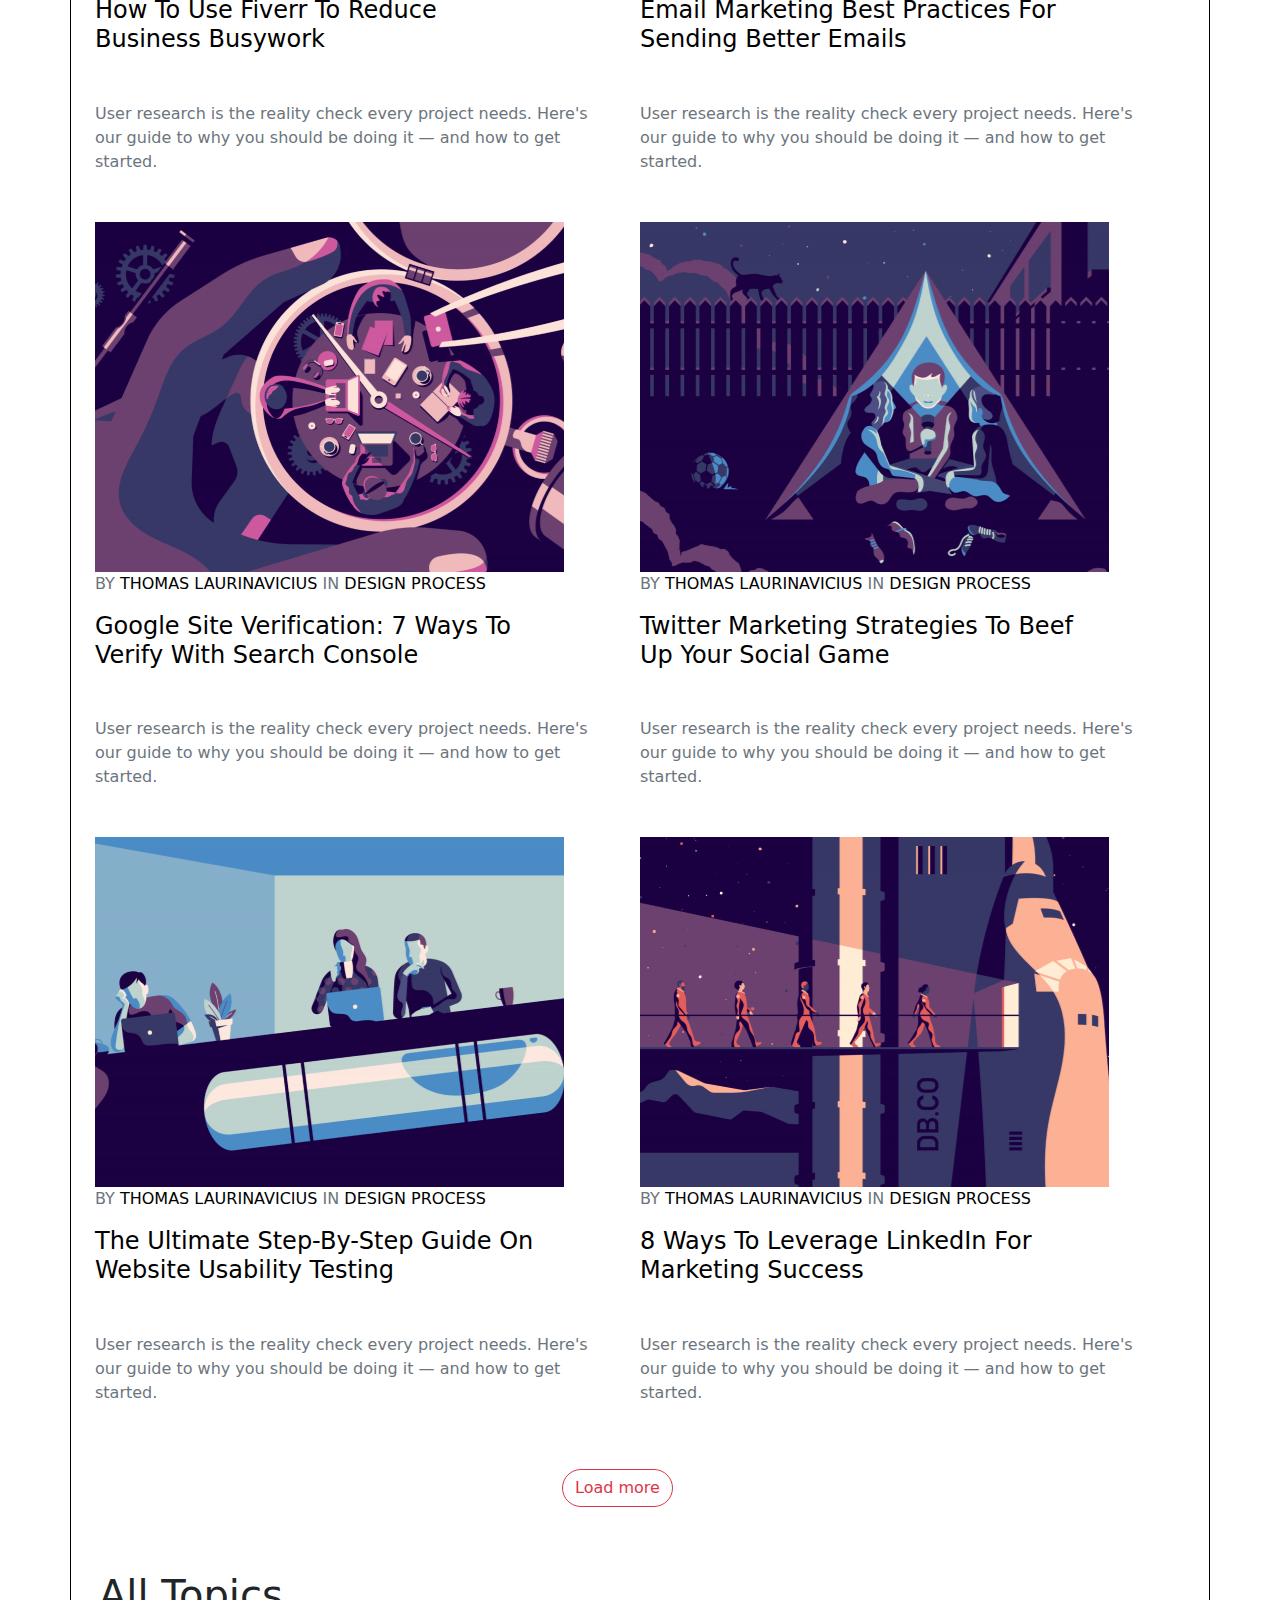
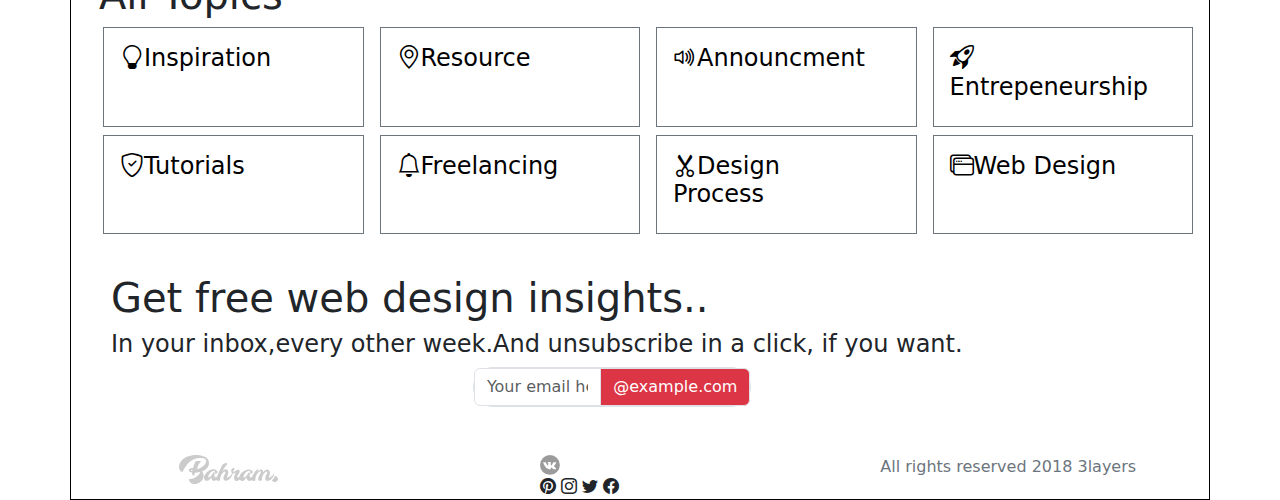
==== commit 5a9ffbc6: "14/12/22 13:46" ====
--- a/index.html
+++ b/index.html
@@ -18,7 +18,7 @@
         <!--Header-->
         <div>
             <header class="row ms-5 mt-4 w-75 header">
-                <a href="index.html" class="w-25 h-25"><div class="imgbah" style="background-image:url('img/Bahram.png');"></div>
+                <a href="index.html" class="w-25 h-25"><div class="imgbah" style="background-image:url('img/Bahram.svg');"></div>
                 <button class="col-sm text-center mt-2 ms-2 bg-transparent border-0">
                     <a class="text-decoration-none text-black" href="popular.html"> Popular</a>
                 </button>
@@ -52,8 +52,8 @@
                         <div class="img-article" style="background-image:url('img/img1.png');"></div>
                         <p class="text-black"><span class="text-secondary">BY</span> THOMAS LAURINAVICIUS <span
                                 class="text-secondary">IN</span> DESIGN PROCESS</p>
-                        <h4 class="mt-2 ">How to Reinstall Wordpress: 5 Different Methods Depending
-                            on Your Needs</h4>
+                        <a class="postlink" href="post.html"><h4 class="mt-2 ">How to Reinstall Wordpress: 5 Different Methods Depending
+                            on Your Needs</h4></a>
                         <p class="text-secondary mt-5">User research is the reality check every project needs.
                             Here's
                             our guide to why you should be doing it — and how to get started.</p>
@@ -62,7 +62,7 @@
                         <div class="img-article" style="background-image:url('img/img3.png');"></div>
                         <p class="text-black"><span class="text-secondary">BY</span> THOMAS LAURINAVICIUS <span
                                 class="text-secondary">IN</span> DESIGN PROCESS</p>
-                        <h4 class="mt-2 text-capitalize">Website Downtime: Applicable Tips on How to Prevent It</h4>
+                        <a class="postlink" href="post.html"><h4 class="mt-2 text-capitalize">Website Downtime: Applicable Tips on How to Prevent It</h4></a>
                         <p class="text-secondary mt-5">User research is the reality check every project needs.
                             Here's
                             our guide to why you should be doing it — and how to get started.</p>
@@ -72,7 +72,7 @@
                         <div class="img-article" style="background-image:url('img/img5.png');"></div>
                         <p class="text-black"><span class="text-secondary">BY</span> THOMAS LAURINAVICIUS <span
                                 class="text-secondary">IN</span> DESIGN PROCESS</p>
-                        <h4 class="mt-2 text-capitalize">Updating WooCommerce: A Safe and In-Depth Guide</h4>
+                        <a class="postlink" href="post.html"><h4 class="mt-2 text-capitalize">Updating WooCommerce: A Safe and In-Depth Guide</h4></a>
                         <p class="text-secondary mt-5">User research is the reality check every project needs.
                             Here's
                             our guide to why you should be doing it — and how to get started.</p>
@@ -82,7 +82,7 @@
                         <div class="img-article" style="background-image:url('img/img7.png');"></div>
                         <p class="text-black"><span class="text-secondary">BY</span> THOMAS LAURINAVICIUS <span
                                 class="text-secondary">IN</span> DESIGN PROCESS</p>
-                        <h4 class="mt-2 text-capitalize">Social Media Image Sizes and Quick Tips for WordPress Users</h4>
+                        <a class="postlink" href="post.html"><h4 class="mt-2 text-capitalize">Social Media Image Sizes and Quick Tips for WordPress Users</h4></a>
                         <p class="text-secondary mt-5">User research is the reality check every project needs.
                             Here's
                             our guide to why you should be doing it — and how to get started.</p>
@@ -92,7 +92,7 @@
                         <div class="img-article" style="background-image:url('img/img9.png');"></div>
                         <p class="text-black"><span class="text-secondary">BY</span> THOMAS LAURINAVICIUS <span
                                 class="text-secondary">IN</span> DESIGN PROCESS</p>
-                        <h4 class="mt-2 text-capitalize">How to Use Fiverr to Reduce Business Busywork</h4>
+                        <a class="postlink" href="post.html"><h4 class="mt-2 text-capitalize">How to Use Fiverr to Reduce Business Busywork</h4></a>
                         <p class="text-secondary mt-5">User research is the reality check every project needs.
                             Here's
                             our guide to why you should be doing it — and how to get started.</p>
@@ -102,7 +102,7 @@
                         <div class="img-article" style="background-image:url('img/img11.png');"></div>
                         <p class="text-black"><span class="text-secondary">BY</span> THOMAS LAURINAVICIUS <span
                                 class="text-secondary">IN</span> DESIGN PROCESS</p>
-                        <h4 class="mt-2 text-capitalize">Google Site Verification: 7 Ways to Verify With Search Console</h4>
+                        <a class="postlink" href="post.html"><h4 class="mt-2 text-capitalize">Google Site Verification: 7 Ways to Verify With Search Console</h4></a>
                         <p class="text-secondary mt-5">User research is the reality check every project needs.
                             Here's
                             our guide to why you should be doing it — and how to get started.</p>
@@ -112,7 +112,7 @@
                         <div class="img-article" style="background-image:url('img/img1.png');"></div>
                         <p class="text-black"><span class="text-secondary">BY</span> THOMAS LAURINAVICIUS <span
                                 class="text-secondary">IN</span> DESIGN PROCESS</p>
-                        <h4 class="mt-2 text-capitalize">The Ultimate Step-by-Step Guide on Website Usability Testing</h4>
+                        <a class="postlink" href="post.html"><h4 class="mt-2 text-capitalize">The Ultimate Step-by-Step Guide on Website Usability Testing</h4></a>
                         <p class="text-secondary mt-5">User research is the reality check every project needs.
                             Here's
                             our guide to why you should be doing it — and how to get started.</p>
@@ -126,9 +126,9 @@
                         <div class="img-article" style="background-image:url('img/img2.png');"></div>
                         <p class="text-black"><span class="text-secondary">BY</span> THOMAS LAURINAVICIUS <span
                                 class="text-secondary">IN</span> DESIGN PROCESS</p>
-                        <h4 class="mt-2 text-capitalize">Web page layout 101: website anatomy every designer needs
+                            <a class="postlink" href="post.html"><h4 class="mt-2 text-capitalize">Web page layout 101: website anatomy every designer needs
                             to
-                            learn</h4>
+                            learn</h4></a>
                         <p class="text-secondary mt-5">User research is the reality check every project needs.
                             Here's
                             our guide to why you should be doing it — and how to get started.</p>
@@ -138,7 +138,7 @@
                         <div class="img-article" style="background-image:url('img/img4.png');"></div>
                         <p class="text-black"><span class="text-secondary">BY</span> THOMAS LAURINAVICIUS <span
                                 class="text-secondary">IN</span> DESIGN PROCESS</p>
-                        <h4 class="mt-2 text-capitalize">6 Ways to Leverage Facebook for Marketing Success</h4>
+                        <a class="postlink" href="post.html"><h4 class="mt-2 text-capitalize">6 Ways to Leverage Facebook for Marketing Success</h4></a>
                         <p class="text-secondary mt-5">User research is the reality check every project needs.
                             Here's
                             our guide to why you should be doing it — and how to get started.</p>
@@ -148,7 +148,7 @@
                         <div class="img-article" style="background-image:url('img/img6.png');"></div>
                         <p class="text-black"><span class="text-secondary">BY</span> THOMAS LAURINAVICIUS <span
                                 class="text-secondary">IN</span> DESIGN PROCESS</p>
-                        <h4 class="mt-2 text-capitalize">WP-CLI v2 – Managing WordPress From the Terminal</h4>
+                        <a class="postlink" href="post.html"><h4 class="mt-2 text-capitalize">WP-CLI v2 – Managing WordPress From the Terminal</h4></a>
                         <p class="text-secondary mt-5">User research is the reality check every project needs.
                             Here's
                             our guide to why you should be doing it — and how to get started.</p>
@@ -158,7 +158,7 @@
                         <div class="img-article" style="background-image:url('img/img8.png');"></div>
                         <p class="text-black"><span class="text-secondary">BY</span> THOMAS LAURINAVICIUS <span
                                 class="text-secondary">IN</span> DESIGN PROCESS</p>
-                        <h4 class="mt-2 text-capitalize">How to Create Outstanding Long-Form Articles in WordPress</h4>
+                        <a class="postlink" href="post.html"><h4 class="mt-2 text-capitalize">How to Create Outstanding Long-Form Articles in WordPress</h4></a>
                         <p class="text-secondary mt-5">User research is the reality check every project needs.
                             Here's
                             our guide to why you should be doing it — and how to get started.</p>
@@ -168,7 +168,7 @@
                         <div class="img-article" style="background-image:url('img/img10.png');"></div>
                         <p class="text-black"><span class="text-secondary">BY</span> THOMAS LAURINAVICIUS <span
                                 class="text-secondary">IN</span> DESIGN PROCESS</p>
-                        <h4 class="mt-2 text-capitalize">Email Marketing Best Practices for Sending Better Emails</h4>
+                        <a class="postlink" href="post.html"><h4 class="mt-2 text-capitalize">Email Marketing Best Practices for Sending Better Emails</h4></a>
                         <p class="text-secondary mt-5">User research is the reality check every project needs.
                             Here's
                             our guide to why you should be doing it — and how to get started.</p>
@@ -178,7 +178,7 @@
                         <div class="img-article" style="background-image:url('img/img12.png');"></div>
                         <p class="text-black"><span class="text-secondary">BY</span> THOMAS LAURINAVICIUS <span
                                 class="text-secondary">IN</span> DESIGN PROCESS</p>
-                        <h4 class="mt-2 text-capitalize">Twitter Marketing Strategies to Beef up Your Social Game</h4>
+                        <a class="postlink" href="post.html"><h4 class="mt-2 text-capitalize">Twitter Marketing Strategies to Beef up Your Social Game</h4></a>
                         <p class="text-secondary mt-5">User research is the reality check every project needs.
                             Here's
                             our guide to why you should be doing it — and how to get started.</p>
@@ -188,7 +188,7 @@
                         <div class="img-article" style="background-image:url('img/img14.png');"></div>
                         <p class="text-black"><span class="text-secondary">BY</span> THOMAS LAURINAVICIUS <span
                                 class="text-secondary">IN</span> DESIGN PROCESS</p>
-                        <h4 class="mt-2 text-capitalize">8 Ways To Leverage LinkedIn for Marketing Success</h4>
+                        <a class="postlink" href="post.html"><h4 class="mt-2 text-capitalize">8 Ways To Leverage LinkedIn for Marketing Success</h4></a>
                         <p class="text-secondary mt-5">User research is the reality check every project needs.
                             Here's
                             our guide to why you should be doing it — and how to get started.</p>
@@ -244,9 +244,9 @@
               </div>
                 <!--Footer-->
             <footer class="row mt-5 ms-5">
-                <div class="imgbah ms-5 col" style="background-image:url('img/Bahram2.png');"></div>
+                <div class="imgbah ms-5 col" style="background-image:url('img/Bahram2.svg');"></div>
                 <div class="ms-2 col">
-                    <div class="vkicon" style="background-image:url(img/VK.jpeg)"></div>
+                    <div class="vkicon" style="background-image:url(img/Vk.svg)"></div>
                     <i class="bi bi-pinterest"></i>
                     <i class="bi bi-instagram"></i>
                     <i class="bi bi-twitter"></i>
--- a/css/style.css
+++ b/css/style.css
@@ -6,6 +6,9 @@
     height:20px;
     width:20px;
     background-repeat:no-repeat;
+}
+.subscribe{
+    margin-left:35%;
 }
 
 .icon{
@@ -30,4 +33,45 @@
 h4{
     width:85%;
     height:15%;
+}
+
+.imgpost{
+    width:80%;
+    height:574px;
+}
+.imgpost2{
+    margin-left:10%;
+    height:574px;
+    width:80%
+}
+.imgpost3{
+    height:574px;
+}
+.postlink{
+    text-decoration: none;
+    color:black;
+}
+
+.postlink:hover{
+    color:rgb(0, 140, 255)
+}
+
+.centerp{
+    margin-left:10%;
+    width:80%;
+}
+.centerw{
+    margin-left:40%;
+    width:80%;
+}
+
+.tomas{
+    margin-left:45%;
+    height:82px;
+    width:82px;
+    background-repeat:no-repeat;
+}
+
+.linktag:hover{
+    text-decoration:underline;
 }